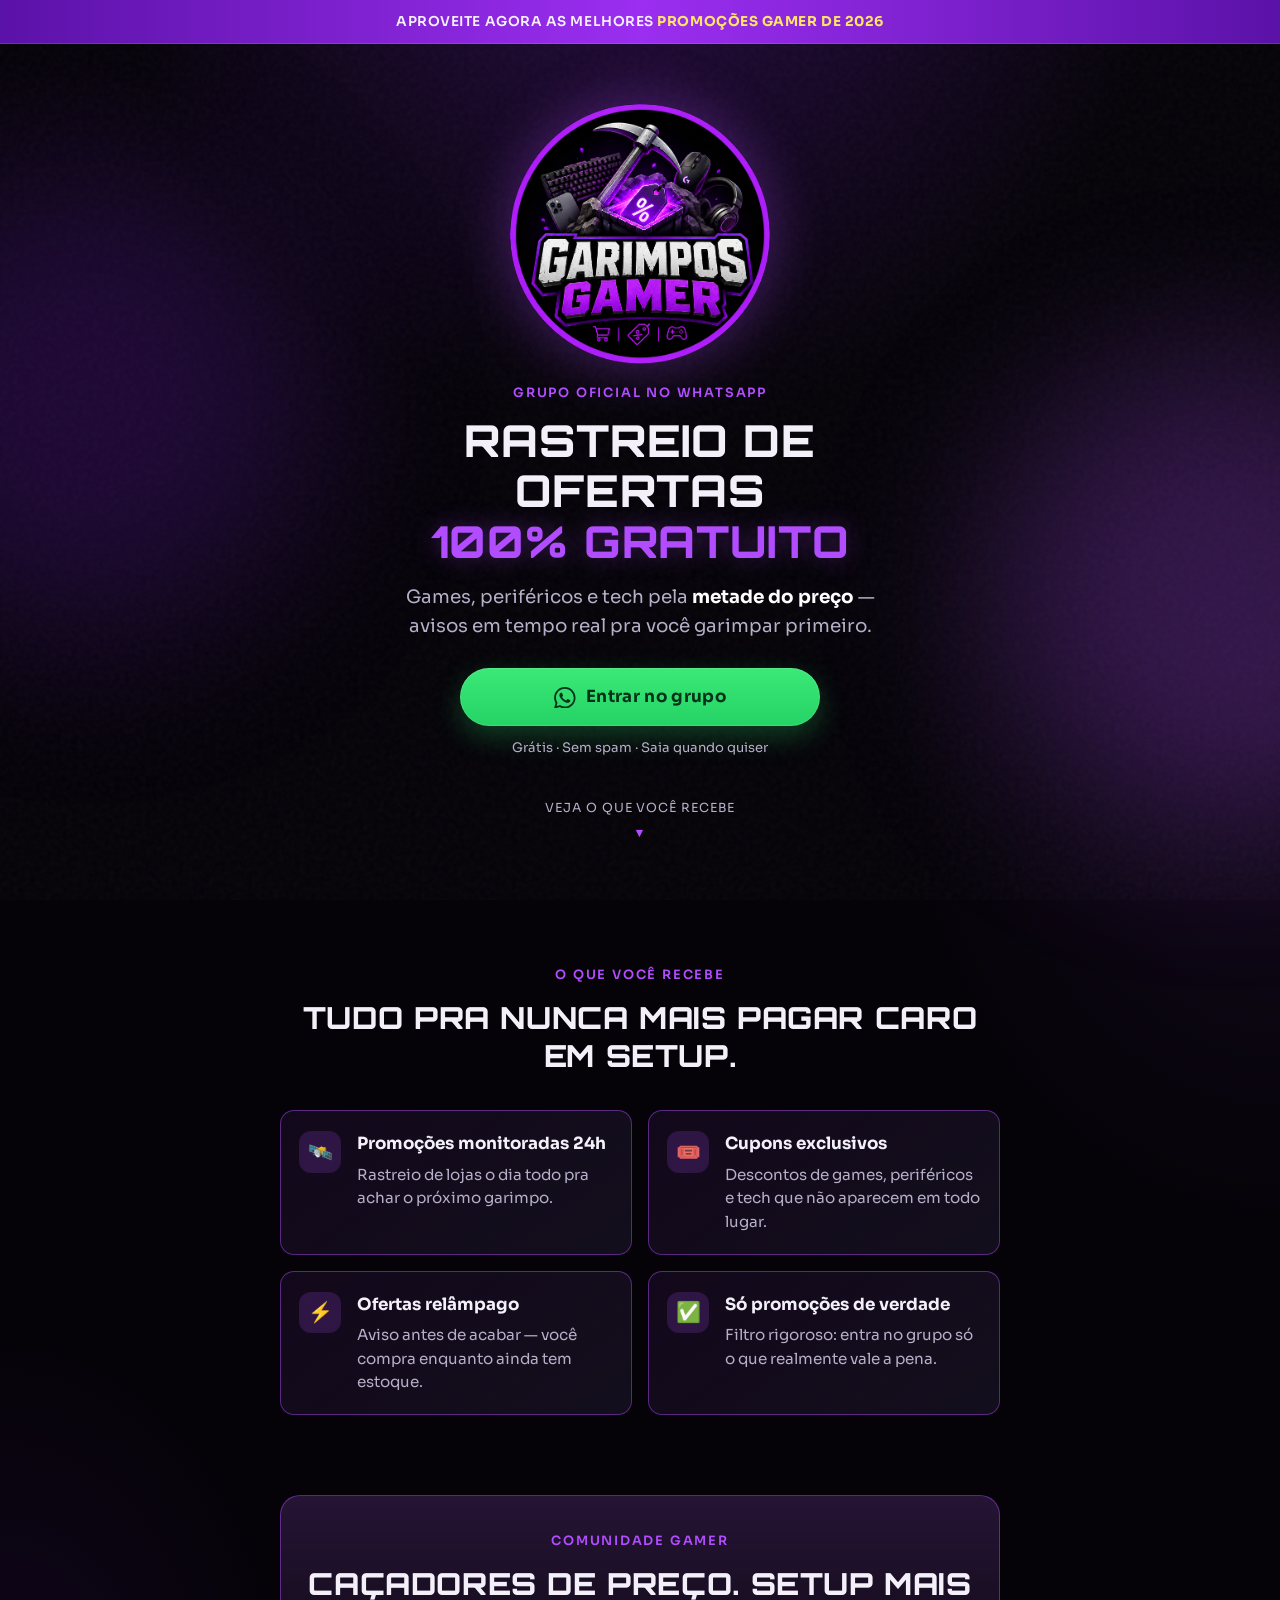
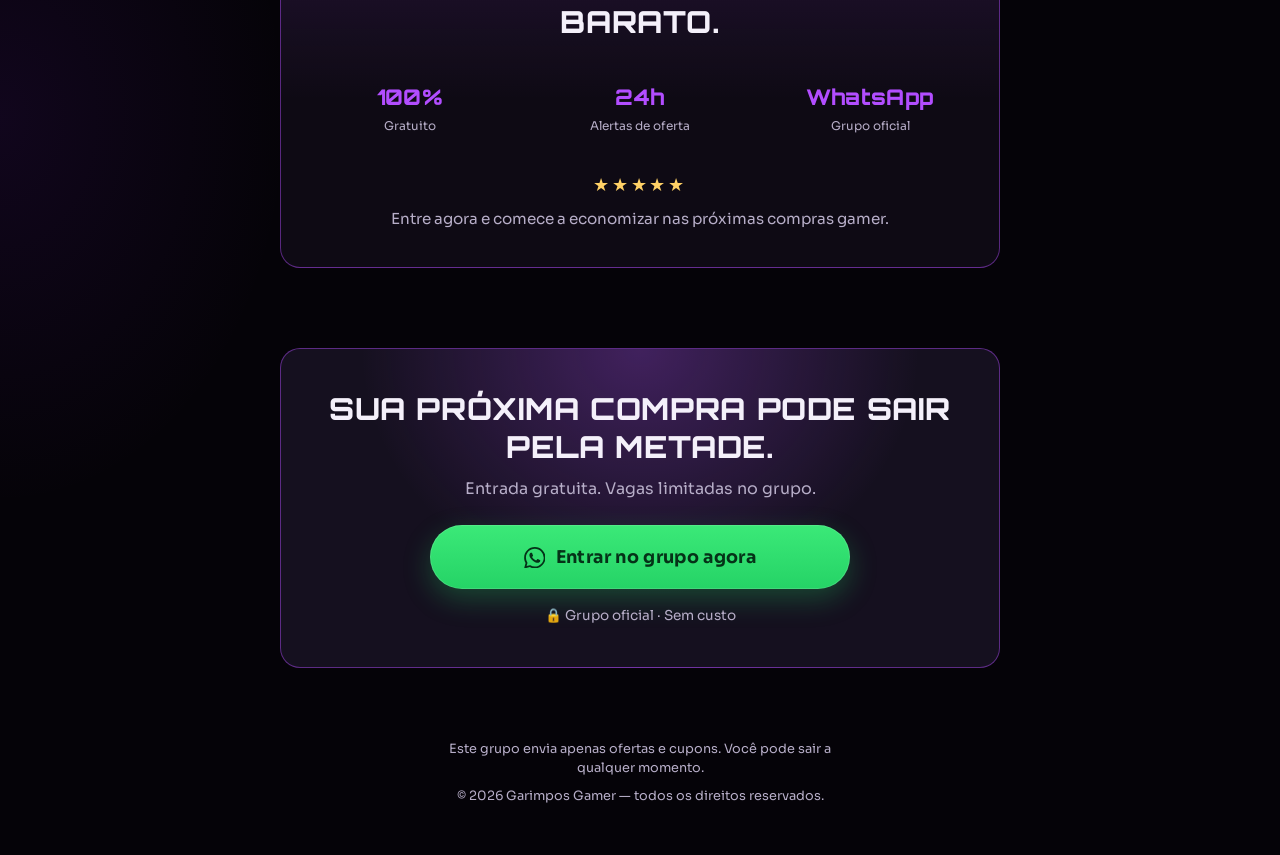
==== index.html @ 9a08c0a7 "Add Garimpos Gamer WhatsApp landing page for Vercel deploy. EOF  Co-authored-by: Cursor <cursoragent" ====
<!DOCTYPE html>
<html lang="pt-BR">
  <head>
    <meta charset="UTF-8" />
    <meta name="viewport" content="width=device-width, initial-scale=1.0" />
    <title>Garimpos Gamer — Grupo no WhatsApp</title>
    <meta
      name="description"
      content="Entre no grupo gratuito do Garimpos Gamer e receba ofertas, cupons e promoções de games, periféricos e tech todos os dias."
    />
    <meta property="og:title" content="Garimpos Gamer — Grupo no WhatsApp" />
    <meta
      property="og:description"
      content="Ofertas gamer pela metade do preço. Entre grátis no grupo oficial."
    />
    <meta property="og:image" content="./public/garimposLogo.png" />
    <link rel="icon" href="./public/garimposLogo.png" type="image/png" />
    <link rel="preconnect" href="https://fonts.googleapis.com" />
    <link rel="preconnect" href="https://fonts.gstatic.com" crossorigin />
    <link
      href="https://fonts.googleapis.com/css2?family=Orbitron:wght@700;800;900&family=Sora:wght@400;500;600;700&display=swap"
      rel="stylesheet"
    />
    <link rel="stylesheet" href="./styles.css" />
  </head>
  <body>
    <div class="noise" aria-hidden="true"></div>
    <div class="glow glow--left" aria-hidden="true"></div>
    <div class="glow glow--right" aria-hidden="true"></div>

    <header class="topbar">
      <p class="topbar__text">
        Aproveite agora as melhores <strong>promoções gamer de 2026</strong>
      </p>
    </header>

    <main>
      <section class="hero">
        <div class="hero__brand reveal">
          <img
            class="hero__logo"
            src="./public/garimposLogo.png"
            alt="Garimpos Gamer"
            width="280"
            height="280"
          />
        </div>

        <p class="eyebrow reveal delay-1">Grupo oficial no WhatsApp</p>

        <h1 class="hero__title reveal delay-2">
          Rastreio de ofertas
          <span>100% gratuito</span>
        </h1>

        <p class="hero__subtitle reveal delay-3">
          Games, periféricos e tech pela <strong>metade do preço</strong> —
          avisos em tempo real pra você garimpar primeiro.
        </p>

        <div class="cta-group reveal delay-4">
          <a
            class="btn btn--primary"
            href="https://www.v2automatisagrupos.com/r/wunelu1d"
            target="_blank"
            rel="noopener noreferrer"
          >
            <svg class="btn__icon" viewBox="0 0 24 24" aria-hidden="true">
              <path
                fill="currentColor"
                d="M17.472 14.382c-.297-.149-1.758-.867-2.03-.967-.273-.099-.471-.148-.67.15-.197.297-.767.966-.94 1.164-.173.199-.347.223-.644.075-.297-.15-1.255-.463-2.39-1.475-.883-.788-1.48-1.761-1.653-2.059-.173-.297-.018-.458.13-.606.134-.133.298-.347.446-.52.149-.174.198-.298.298-.497.099-.198.05-.371-.025-.52-.075-.149-.669-1.612-.916-2.207-.242-.579-.487-.5-.669-.51-.173-.008-.371-.01-.57-.01-.198 0-.52.074-.792.372-.272.297-1.04 1.016-1.04 2.479 0 1.462 1.065 2.875 1.213 3.074.149.198 2.096 3.2 5.077 4.487.709.306 1.262.489 1.694.625.712.227 1.36.195 1.871.118.571-.085 1.758-.719 2.006-1.413.248-.694.248-1.289.173-1.413-.074-.124-.272-.198-.57-.347m-5.421 7.403h-.004a9.87 9.87 0 01-5.031-1.378l-.361-.214-3.741.982.998-3.648-.235-.374a9.86 9.86 0 01-1.51-5.26c.001-5.45 4.436-9.884 9.888-9.884 2.64 0 5.122 1.03 6.988 2.898a9.825 9.825 0 012.893 6.994c-.003 5.45-4.435 9.884-9.885 9.884m8.413-18.297A11.815 11.815 0 0012.05 0C5.495 0 .16 5.335.157 11.892c0 2.096.547 4.142 1.588 5.945L.057 24l6.305-1.654a11.882 11.882 0 005.683 1.448h.005c6.554 0 11.89-5.335 11.893-11.893a11.821 11.821 0 00-3.48-8.413z"
              />
            </svg>
            Entrar no grupo
          </a>
          <p class="cta-note">Grátis · Sem spam · Saia quando quiser</p>
        </div>

        <a href="#beneficios" class="scroll-hint reveal delay-5">
          <span>veja o que você recebe</span>
          <span class="scroll-hint__arrow" aria-hidden="true">▼</span>
        </a>
      </section>

      <section id="beneficios" class="benefits">
        <div class="section-head reveal">
          <p class="eyebrow">O que você recebe</p>
          <h2>Tudo pra nunca mais pagar caro em setup.</h2>
        </div>

        <ul class="benefit-list">
          <li class="benefit reveal">
            <span class="benefit__icon" aria-hidden="true">🛰️</span>
            <div>
              <h3>Promoções monitoradas 24h</h3>
              <p>Rastreio de lojas o dia todo pra achar o próximo garimpo.</p>
            </div>
          </li>
          <li class="benefit reveal delay-1">
            <span class="benefit__icon" aria-hidden="true">🎟️</span>
            <div>
              <h3>Cupons exclusivos</h3>
              <p>Descontos de games, periféricos e tech que não aparecem em todo lugar.</p>
            </div>
          </li>
          <li class="benefit reveal delay-2">
            <span class="benefit__icon" aria-hidden="true">⚡</span>
            <div>
              <h3>Ofertas relâmpago</h3>
              <p>Aviso antes de acabar — você compra enquanto ainda tem estoque.</p>
            </div>
          </li>
          <li class="benefit reveal delay-3">
            <span class="benefit__icon" aria-hidden="true">✅</span>
            <div>
              <h3>Só promoções de verdade</h3>
              <p>Filtro rigoroso: entra no grupo só o que realmente vale a pena.</p>
            </div>
          </li>
        </ul>
      </section>

      <section class="proof">
        <div class="proof__inner reveal">
          <p class="eyebrow">Comunidade gamer</p>
          <h2>Caçadores de preço. Setup mais barato.</h2>
          <div class="proof__grid">
            <div class="proof__item">
              <span class="proof__value">100%</span>
              <span class="proof__label">Gratuito</span>
            </div>
            <div class="proof__item">
              <span class="proof__value">24h</span>
              <span class="proof__label">Alertas de oferta</span>
            </div>
            <div class="proof__item">
              <span class="proof__value">WhatsApp</span>
              <span class="proof__label">Grupo oficial</span>
            </div>
          </div>
          <p class="proof__stars" aria-label="Avaliação cinco estrelas">★★★★★</p>
          <p class="proof__quote">
            Entre agora e comece a economizar nas próximas compras gamer.
          </p>
        </div>
      </section>

      <section class="final-cta">
        <div class="final-cta__panel reveal">
          <h2>Sua próxima compra pode sair pela metade.</h2>
          <p>Entrada gratuita. Vagas limitadas no grupo.</p>
          <a
            class="btn btn--primary btn--lg"
            href="https://www.v2automatisagrupos.com/r/wunelu1d"
            target="_blank"
            rel="noopener noreferrer"
          >
            <svg class="btn__icon" viewBox="0 0 24 24" aria-hidden="true">
              <path
                fill="currentColor"
                d="M17.472 14.382c-.297-.149-1.758-.867-2.03-.967-.273-.099-.471-.148-.67.15-.197.297-.767.966-.94 1.164-.173.199-.347.223-.644.075-.297-.15-1.255-.463-2.39-1.475-.883-.788-1.48-1.761-1.653-2.059-.173-.297-.018-.458.13-.606.134-.133.298-.347.446-.52.149-.174.198-.298.298-.497.099-.198.05-.371-.025-.52-.075-.149-.669-1.612-.916-2.207-.242-.579-.487-.5-.669-.51-.173-.008-.371-.01-.57-.01-.198 0-.52.074-.792.372-.272.297-1.04 1.016-1.04 2.479 0 1.462 1.065 2.875 1.213 3.074.149.198 2.096 3.2 5.077 4.487.709.306 1.262.489 1.694.625.712.227 1.36.195 1.871.118.571-.085 1.758-.719 2.006-1.413.248-.694.248-1.289.173-1.413-.074-.124-.272-.198-.57-.347m-5.421 7.403h-.004a9.87 9.87 0 01-5.031-1.378l-.361-.214-3.741.982.998-3.648-.235-.374a9.86 9.86 0 01-1.51-5.26c.001-5.45 4.436-9.884 9.888-9.884 2.64 0 5.122 1.03 6.988 2.898a9.825 9.825 0 012.893 6.994c-.003 5.45-4.435 9.884-9.885 9.884m8.413-18.297A11.815 11.815 0 0012.05 0C5.495 0 .16 5.335.157 11.892c0 2.096.547 4.142 1.588 5.945L.057 24l6.305-1.654a11.882 11.882 0 005.683 1.448h.005c6.554 0 11.89-5.335 11.893-11.893a11.821 11.821 0 00-3.48-8.413z"
              />
            </svg>
            Entrar no grupo agora
          </a>
          <p class="final-cta__secure">🔒 Grupo oficial · Sem custo</p>
        </div>
      </section>
    </main>

    <footer class="footer">
      <p>
        Este grupo envia apenas ofertas e cupons. Você pode sair a qualquer
        momento.
      </p>
      <p>© <span id="year"></span> Garimpos Gamer — todos os direitos reservados.</p>
    </footer>

    <script>
      document.getElementById("year").textContent = new Date().getFullYear();

      const reveals = document.querySelectorAll(".reveal");
      const observer = new IntersectionObserver(
        (entries) => {
          entries.forEach((entry) => {
            if (entry.isIntersecting) {
              entry.target.classList.add("is-visible");
              observer.unobserve(entry.target);
            }
          });
        },
        { threshold: 0.16, rootMargin: "0px 0px -40px 0px" }
      );
      reveals.forEach((el) => observer.observe(el));
    </script>
  </body>
</html>
---- styles.css ----
:root {
  --bg: #050308;
  --bg-elevated: #0e0a14;
  --surface: #15101f;
  --purple: #b24dff;
  --purple-deep: #7a1fd4;
  --purple-soft: rgba(178, 77, 255, 0.18);
  --purple-line: rgba(178, 77, 255, 0.45);
  --whatsapp: #25d366;
  --whatsapp-dark: #1ebe57;
  --text: #f4f0fa;
  --text-muted: #b7aec8;
  --white: #ffffff;
  --font-display: "Orbitron", sans-serif;
  --font-body: "Sora", sans-serif;
  --radius: 14px;
  --max: 720px;
}

*,
*::before,
*::after {
  box-sizing: border-box;
}

html {
  scroll-behavior: smooth;
}

body {
  margin: 0;
  min-height: 100vh;
  font-family: var(--font-body);
  color: var(--text);
  background:
    radial-gradient(ellipse 80% 50% at 50% -10%, rgba(122, 31, 212, 0.35), transparent 55%),
    radial-gradient(ellipse 60% 40% at 100% 30%, rgba(178, 77, 255, 0.08), transparent 50%),
    radial-gradient(ellipse 50% 35% at 0% 70%, rgba(122, 31, 212, 0.1), transparent 45%),
    var(--bg);
  line-height: 1.55;
  overflow-x: hidden;
}

img {
  max-width: 100%;
  height: auto;
  display: block;
}

a {
  color: inherit;
  text-decoration: none;
}

.noise {
  pointer-events: none;
  position: fixed;
  inset: 0;
  z-index: 0;
  opacity: 0.04;
  background-image: url("data:image/svg+xml,%3Csvg viewBox='0 0 200 200' xmlns='http://www.w3.org/2000/svg'%3E%3Cfilter id='n'%3E%3CfeTurbulence type='fractalNoise' baseFrequency='0.85' numOctaves='3' stitchTiles='stitch'/%3E%3C/filter%3E%3Crect width='100%25' height='100%25' filter='url(%23n)'/%3E%3C/svg%3E");
}

.glow {
  pointer-events: none;
  position: fixed;
  width: 42vw;
  height: 42vw;
  max-width: 480px;
  max-height: 480px;
  border-radius: 50%;
  filter: blur(90px);
  z-index: 0;
  opacity: 0.22;
}

.glow--left {
  top: 18%;
  left: -12%;
  background: var(--purple-deep);
}

.glow--right {
  bottom: 8%;
  right: -14%;
  background: var(--purple);
}

.topbar,
main,
footer {
  position: relative;
  z-index: 1;
}

.topbar {
  text-align: center;
  padding: 0.7rem 1rem;
  background: linear-gradient(90deg, #5b12a8, #9b2ef0 50%, #5b12a8);
  border-bottom: 1px solid rgba(255, 255, 255, 0.12);
}

.topbar__text {
  margin: 0;
  font-size: 0.78rem;
  font-weight: 600;
  letter-spacing: 0.04em;
  text-transform: uppercase;
}

.topbar__text strong {
  color: #ffe566;
}

.hero {
  display: flex;
  flex-direction: column;
  align-items: center;
  text-align: center;
  padding: 2.5rem 1.25rem 3rem;
  min-height: calc(100svh - 42px);
  justify-content: center;
}

.hero__brand {
  margin-bottom: 1.25rem;
}

.hero__logo {
  width: min(72vw, 260px);
  height: auto;
  border-radius: 50%;
  filter: drop-shadow(0 0 28px rgba(178, 77, 255, 0.35));
  animation: floatLogo 5.5s ease-in-out infinite;
}

.eyebrow {
  margin: 0 0 0.75rem;
  font-size: 0.8rem;
  font-weight: 600;
  letter-spacing: 0.14em;
  text-transform: uppercase;
  color: var(--purple);
}

.hero__title {
  margin: 0 0 1rem;
  max-width: 15ch;
  font-family: var(--font-display);
  font-size: clamp(1.7rem, 6.2vw, 2.75rem);
  font-weight: 800;
  line-height: 1.15;
  letter-spacing: 0.02em;
  text-transform: uppercase;
}

.hero__title span {
  display: block;
  color: var(--purple);
  text-shadow: 0 0 24px rgba(178, 77, 255, 0.35);
}

.hero__subtitle {
  margin: 0 0 1.75rem;
  max-width: 34ch;
  font-size: clamp(1rem, 2.8vw, 1.15rem);
  color: var(--text-muted);
}

.hero__subtitle strong {
  color: var(--white);
}

.cta-group {
  display: flex;
  flex-direction: column;
  align-items: center;
  gap: 0.75rem;
  width: 100%;
  max-width: 360px;
}

.btn {
  display: inline-flex;
  align-items: center;
  justify-content: center;
  gap: 0.65rem;
  width: 100%;
  padding: 1rem 1.4rem;
  border-radius: 999px;
  font-family: var(--font-body);
  font-size: 1.05rem;
  font-weight: 700;
  letter-spacing: 0.02em;
  border: none;
  cursor: pointer;
  transition: transform 0.2s ease, box-shadow 0.2s ease, background 0.2s ease;
}

.btn--primary {
  color: #053218;
  background: linear-gradient(180deg, #3be978, var(--whatsapp));
  box-shadow:
    0 0 0 1px rgba(255, 255, 255, 0.12) inset,
    0 10px 28px rgba(37, 211, 102, 0.28);
}

.btn--primary:hover {
  background: linear-gradient(180deg, #52f08a, var(--whatsapp-dark));
  transform: translateY(-2px);
  box-shadow:
    0 0 0 1px rgba(255, 255, 255, 0.16) inset,
    0 14px 34px rgba(37, 211, 102, 0.38);
}

.btn--primary:active {
  transform: translateY(0);
}

.btn--lg {
  max-width: 420px;
  padding: 1.15rem 1.6rem;
  font-size: 1.1rem;
}

.btn__icon {
  width: 1.35rem;
  height: 1.35rem;
  flex-shrink: 0;
}

.cta-note {
  margin: 0;
  font-size: 0.82rem;
  color: var(--text-muted);
}

.scroll-hint {
  display: flex;
  flex-direction: column;
  align-items: center;
  gap: 0.35rem;
  margin-top: 2.5rem;
  font-size: 0.78rem;
  letter-spacing: 0.08em;
  text-transform: uppercase;
  color: var(--text-muted);
  transition: color 0.2s ease;
}

.scroll-hint:hover {
  color: var(--purple);
}

.scroll-hint__arrow {
  animation: bounce 1.8s ease-in-out infinite;
  color: var(--purple);
}

.benefits,
.proof,
.final-cta {
  padding: 4rem 1.25rem;
}

.section-head,
.proof__inner,
.final-cta__panel {
  max-width: var(--max);
  margin: 0 auto;
}

.section-head {
  text-align: center;
  margin-bottom: 2.25rem;
}

.section-head h2,
.proof__inner h2,
.final-cta__panel h2 {
  margin: 0;
  font-family: var(--font-display);
  font-size: clamp(1.35rem, 4.5vw, 1.9rem);
  font-weight: 800;
  line-height: 1.25;
  letter-spacing: 0.02em;
  text-transform: uppercase;
}

.benefit-list {
  list-style: none;
  margin: 0 auto;
  padding: 0;
  max-width: var(--max);
  display: grid;
  gap: 1rem;
}

.benefit {
  display: grid;
  grid-template-columns: auto 1fr;
  gap: 1rem;
  align-items: start;
  padding: 1.25rem 1.15rem;
  background: linear-gradient(145deg, rgba(178, 77, 255, 0.08), rgba(21, 16, 31, 0.9));
  border: 1px solid var(--purple-line);
  border-radius: var(--radius);
}

.benefit__icon {
  display: grid;
  place-items: center;
  width: 2.6rem;
  height: 2.6rem;
  border-radius: 12px;
  background: var(--purple-soft);
  font-size: 1.25rem;
}

.benefit h3 {
  margin: 0 0 0.35rem;
  font-size: 1.05rem;
  font-weight: 700;
}

.benefit p {
  margin: 0;
  color: var(--text-muted);
  font-size: 0.95rem;
}

.proof {
  padding-top: 1rem;
}

.proof__inner {
  text-align: center;
  padding: 2.25rem 1.25rem;
  border-radius: 20px;
  background:
    linear-gradient(180deg, rgba(178, 77, 255, 0.14), transparent 55%),
    var(--bg-elevated);
  border: 1px solid var(--purple-line);
}

.proof__inner h2 {
  margin-bottom: 1.75rem;
}

.proof__grid {
  display: grid;
  grid-template-columns: repeat(3, 1fr);
  gap: 0.75rem;
  margin-bottom: 1.5rem;
}

.proof__item {
  display: flex;
  flex-direction: column;
  gap: 0.25rem;
  padding: 0.75rem 0.4rem;
}

.proof__value {
  font-family: var(--font-display);
  font-size: clamp(0.95rem, 3.5vw, 1.35rem);
  font-weight: 800;
  color: var(--purple);
  letter-spacing: 0.02em;
}

.proof__label {
  font-size: 0.75rem;
  color: var(--text-muted);
}

.proof__stars {
  margin: 0 0 0.5rem;
  color: #ffd166;
  letter-spacing: 0.15em;
  font-size: 1.1rem;
}

.proof__quote {
  margin: 0;
  color: var(--text-muted);
  font-size: 0.95rem;
}

.final-cta {
  padding-top: 1rem;
  padding-bottom: 3rem;
}

.final-cta__panel {
  text-align: center;
  padding: 2.5rem 1.25rem;
  border-radius: 20px;
  background:
    radial-gradient(ellipse at 50% 0%, rgba(178, 77, 255, 0.28), transparent 55%),
    var(--surface);
  border: 1px solid var(--purple-line);
}

.final-cta__panel h2 {
  margin-bottom: 0.75rem;
}

.final-cta__panel > p {
  margin: 0 0 1.5rem;
  color: var(--text-muted);
}

.final-cta__panel .btn {
  margin: 0 auto;
}

.final-cta__secure {
  margin: 1rem 0 0 !important;
  font-size: 0.85rem;
  color: var(--text-muted);
}

.footer {
  text-align: center;
  padding: 1.5rem 1.25rem 2.5rem;
  color: var(--text-muted);
  font-size: 0.8rem;
}

.footer p {
  margin: 0 auto 0.5rem;
  max-width: 42ch;
}

.reveal {
  opacity: 0;
  transform: translateY(22px);
  transition:
    opacity 0.7s ease,
    transform 0.7s ease;
}

.reveal.is-visible {
  opacity: 1;
  transform: translateY(0);
}

.delay-1 {
  transition-delay: 0.08s;
}
.delay-2 {
  transition-delay: 0.16s;
}
.delay-3 {
  transition-delay: 0.24s;
}
.delay-4 {
  transition-delay: 0.32s;
}
.delay-5 {
  transition-delay: 0.4s;
}

@keyframes floatLogo {
  0%,
  100% {
    transform: translateY(0);
  }
  50% {
    transform: translateY(-10px);
  }
}

@keyframes bounce {
  0%,
  100% {
    transform: translateY(0);
  }
  50% {
    transform: translateY(5px);
  }
}

@media (max-width: 480px) {
  .proof__grid {
    grid-template-columns: 1fr;
  }

  .proof__item {
    padding: 0.5rem;
  }
}

@media (min-width: 768px) {
  .hero {
    padding-top: 3rem;
  }

  .benefit-list {
    grid-template-columns: 1fr 1fr;
  }

  .topbar__text {
    font-size: 0.85rem;
  }
}

@media (prefers-reduced-motion: reduce) {
  html {
    scroll-behavior: auto;
  }

  .hero__logo,
  .scroll-hint__arrow,
  .reveal {
    animation: none !important;
    transition: none !important;
    opacity: 1;
    transform: none;
  }
}
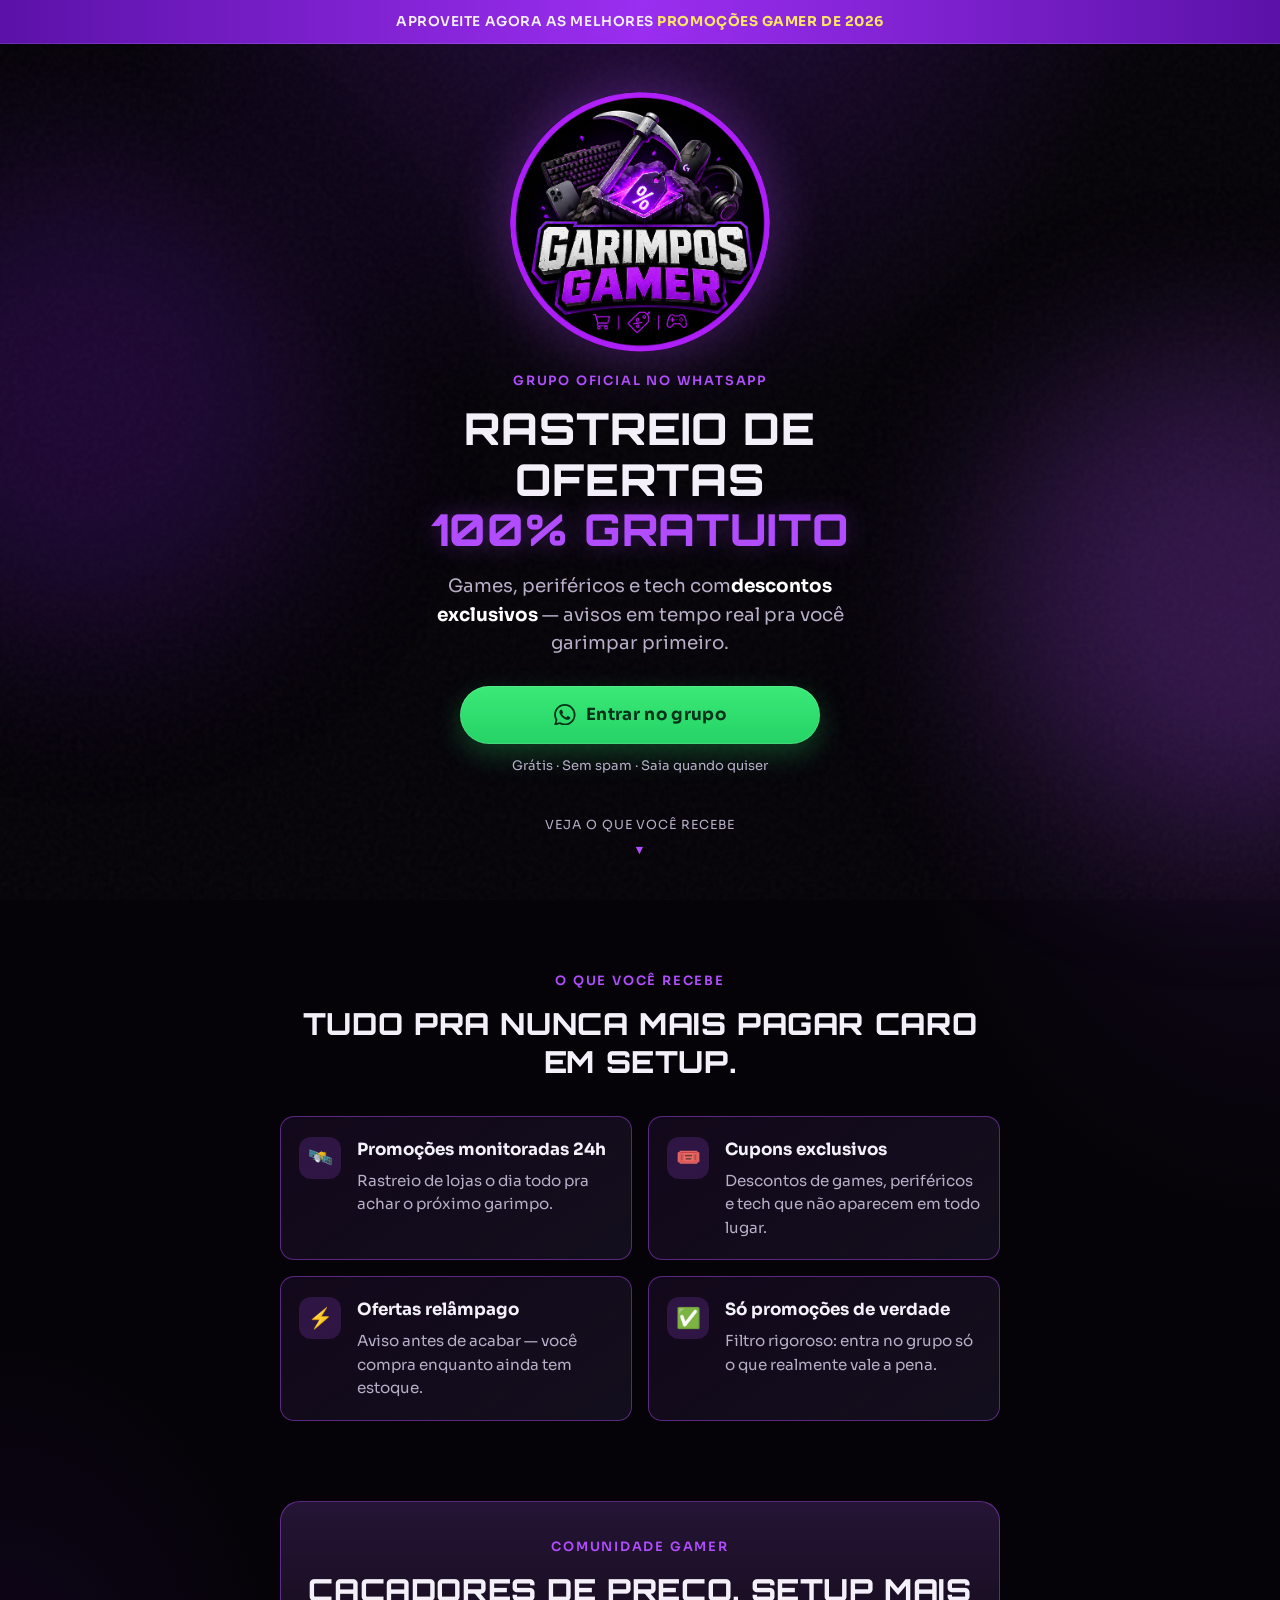
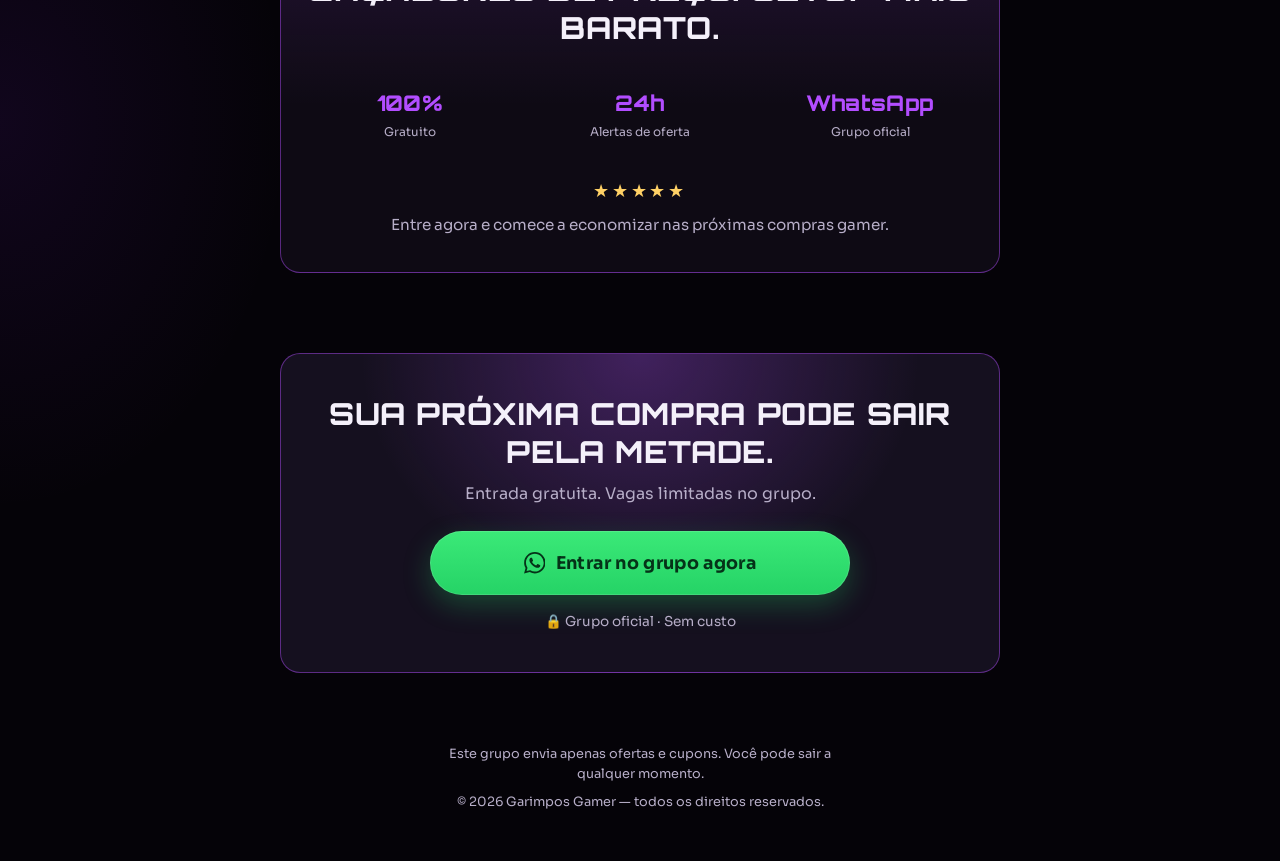
==== commit 6f9f1651: "Ajuste texto" ====
--- a/index.html
+++ b/index.html
@@ -54,7 +54,7 @@
         </h1>
 
         <p class="hero__subtitle reveal delay-3">
-          Games, periféricos e tech pela <strong>metade do preço</strong> —
+          Games, periféricos e tech com<strong>descontos exclusivos</strong> —
           avisos em tempo real pra você garimpar primeiro.
         </p>
 
